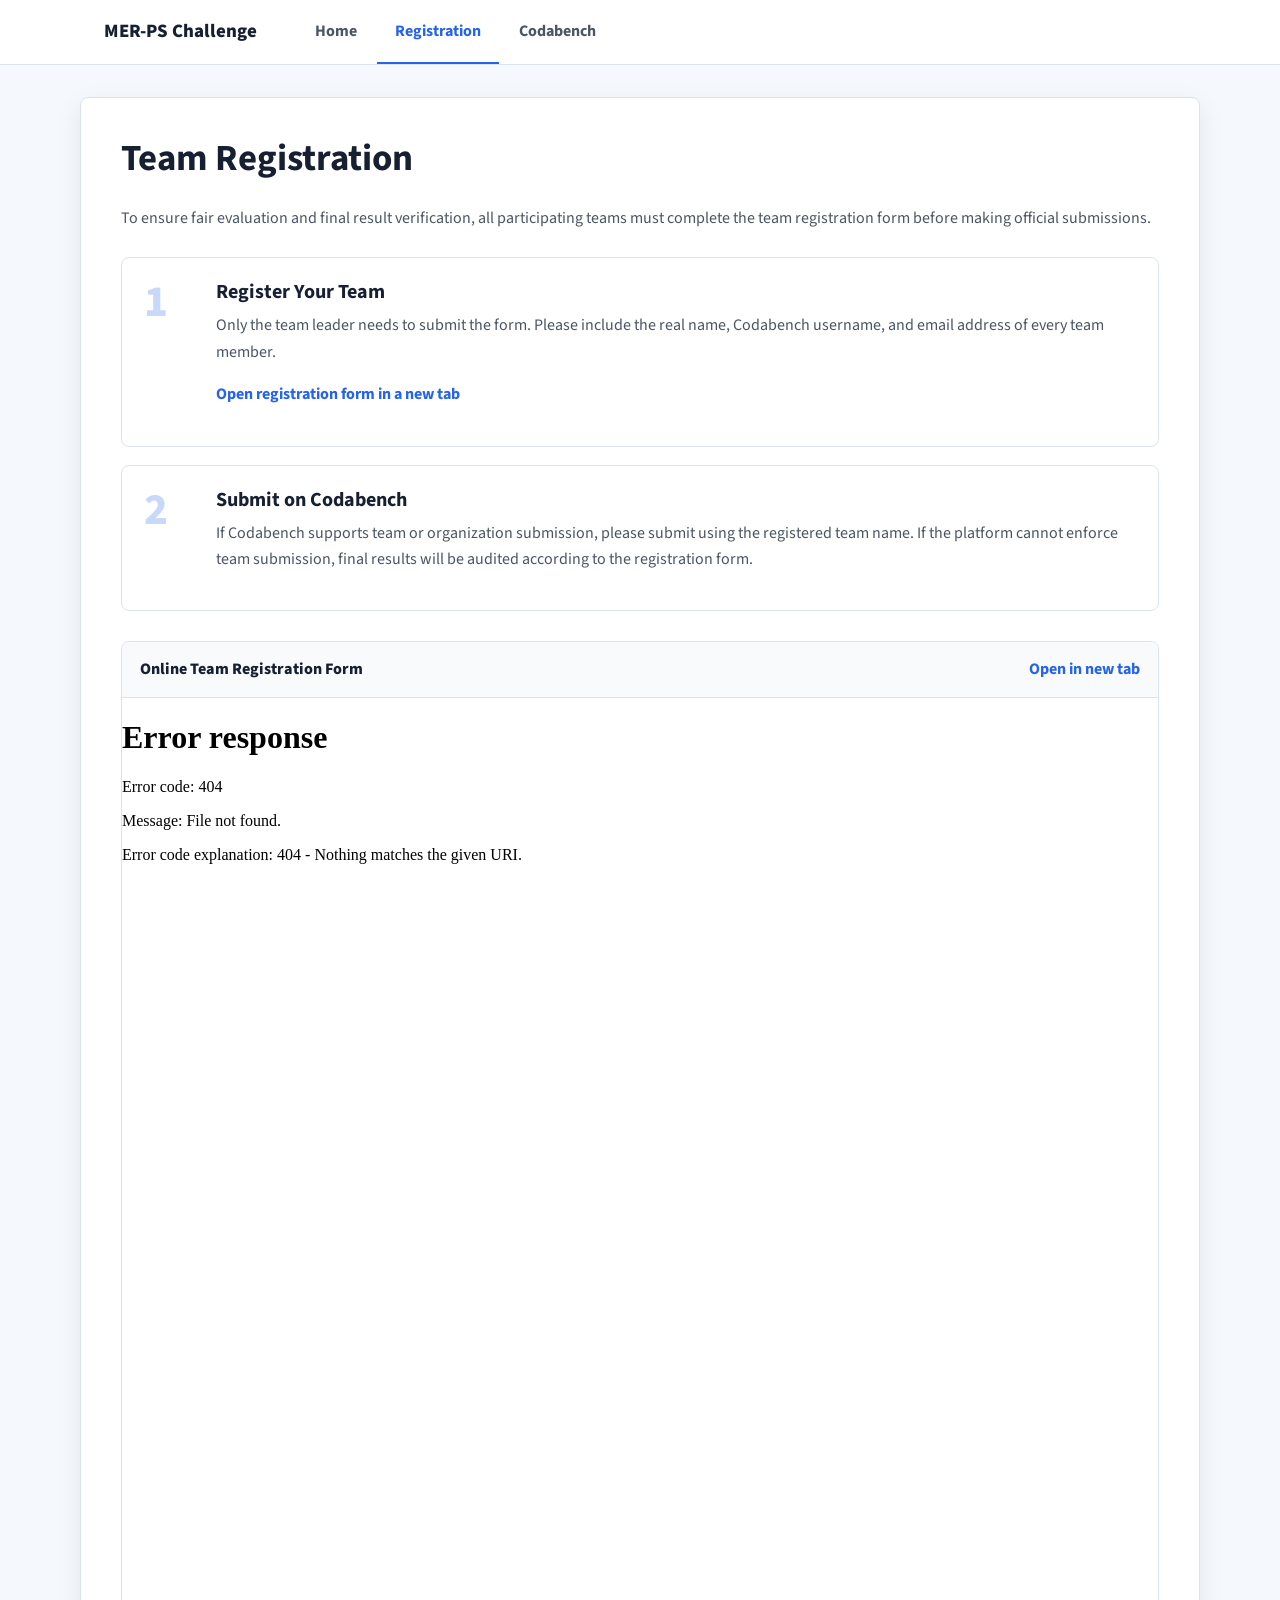
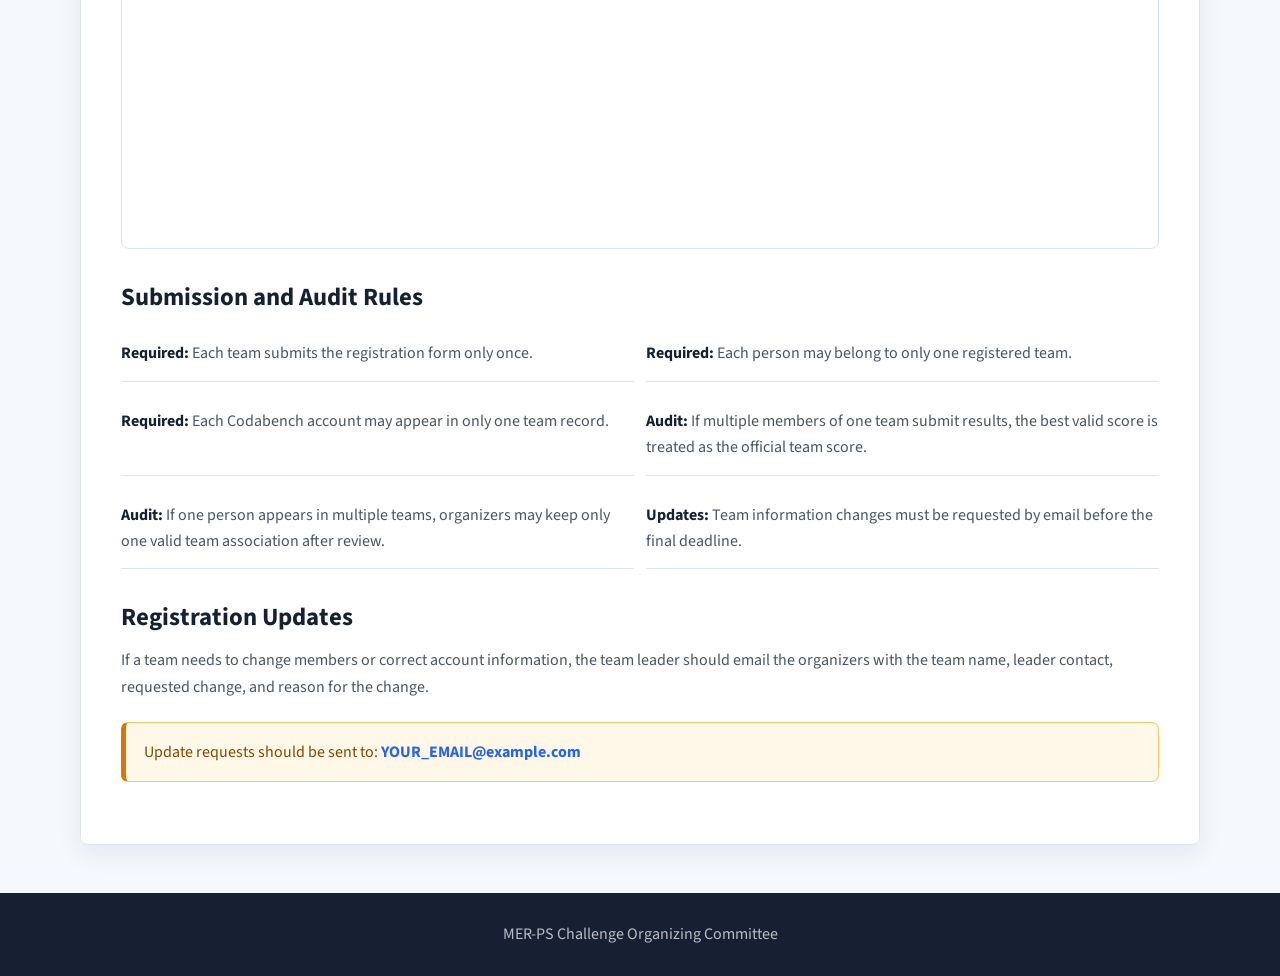
==== registration.html @ 4cde739f "Initial MER-PS registration site" ====
<!DOCTYPE html>
<html lang="en">
<head>
  <meta charset="UTF-8" />
  <meta name="viewport" content="width=device-width, initial-scale=1.0" />
  <title>Registration — MER-PS Challenge</title>
  <link rel="preconnect" href="https://fonts.googleapis.com">
  <link href="https://fonts.googleapis.com/css2?family=Source+Sans+3:wght@400;600;700;800&display=swap" rel="stylesheet">
  <link rel="stylesheet" href="style.css" />
</head>
<body>
  <header>
    <div class="header-inner">
      <a class="site-title" href="index.html">MER-PS Challenge</a>
      <button class="hamburger" onclick="document.querySelector('nav').classList.toggle('open')" aria-label="Menu">
        <span></span><span></span><span></span>
      </button>
      <nav>
        <ul>
          <li><a href="index.html">Home</a></li>
          <li><a class="active" href="registration.html">Registration</a></li>
          <li><a href="https://www.codabench.org/competitions/15992/" target="_blank">Codabench</a></li>
        </ul>
      </nav>
    </div>
  </header>

  <main class="page-wrap page-top">
    <h1 class="page-title">Team Registration</h1>
    <p>
      To ensure fair evaluation and final result verification, all participating teams must complete the team registration
      form before making official submissions.
    </p>

    <div class="steps">
      <section class="step">
        <div class="step-num">1</div>
        <div class="step-body">
          <h2>Register Your Team</h2>
          <p>
            Only the team leader needs to submit the form. Please include the real name, Codabench username, and email
            address of every team member.
          </p>
          <p>
            <a href="GOOGLE_FORM_PUBLIC_LINK" target="_blank">Open registration form in a new tab</a>
          </p>
        </div>
      </section>

      <section class="step">
        <div class="step-num">2</div>
        <div class="step-body">
          <h2>Submit on Codabench</h2>
          <p>
            If Codabench supports team or organization submission, please submit using the registered team name. If the
            platform cannot enforce team submission, final results will be audited according to the registration form.
          </p>
        </div>
      </section>
    </div>

    <section class="form-wrap">
      <div class="form-header">
        <span>Online Team Registration Form</span>
        <a href="GOOGLE_FORM_PUBLIC_LINK" target="_blank">Open in new tab</a>
      </div>
      <iframe
        src="GOOGLE_FORM_EMBED_LINK"
        width="100%"
        height="1150"
        frameborder="0"
        marginheight="0"
        marginwidth="0"
        loading="lazy">Loading registration form...</iframe>
    </section>

    <h2>Submission and Audit Rules</h2>
    <div class="rules">
      <div class="rule"><strong>Required:</strong> Each team submits the registration form only once.</div>
      <div class="rule"><strong>Required:</strong> Each person may belong to only one registered team.</div>
      <div class="rule"><strong>Required:</strong> Each Codabench account may appear in only one team record.</div>
      <div class="rule"><strong>Audit:</strong> If multiple members of one team submit results, the best valid score is treated as the official team score.</div>
      <div class="rule"><strong>Audit:</strong> If one person appears in multiple teams, organizers may keep only one valid team association after review.</div>
      <div class="rule"><strong>Updates:</strong> Team information changes must be requested by email before the final deadline.</div>
    </div>

    <h2>Registration Updates</h2>
    <p>
      If a team needs to change members or correct account information, the team leader should email the organizers with
      the team name, leader contact, requested change, and reason for the change.
    </p>
    <div class="notice">
      Update requests should be sent to: <a href="mailto:YOUR_EMAIL@example.com">YOUR_EMAIL@example.com</a>
    </div>
  </main>

  <footer>
    <p>MER-PS Challenge Organizing Committee</p>
  </footer>
</body>
</html>
---- style.css ----
:root {
  --primary: #2563eb;
  --primary-dark: #1d4ed8;
  --dark: #172033;
  --text: #4b5563;
  --muted: #6b7280;
  --line: #dbe3ee;
  --soft: #f5f8fc;
  --white: #ffffff;
  --max: 1120px;
  --shadow: 0 8px 26px rgba(23, 32, 51, 0.08);
}

* {
  box-sizing: border-box;
}

body {
  margin: 0;
  font-family: "Source Sans 3", -apple-system, BlinkMacSystemFont, "Segoe UI", sans-serif;
  color: var(--text);
  background: var(--soft);
  line-height: 1.65;
}

a {
  color: var(--primary);
  font-weight: 700;
  text-decoration: none;
}

a:hover {
  color: var(--primary-dark);
}

header {
  position: sticky;
  top: 0;
  z-index: 10;
  background: rgba(255, 255, 255, 0.96);
  border-bottom: 1px solid var(--line);
  backdrop-filter: blur(12px);
}

.header-inner {
  max-width: var(--max);
  height: 64px;
  margin: 0 auto;
  padding: 0 24px;
  display: flex;
  align-items: center;
}

.site-title {
  color: var(--dark);
  font-size: 1.18rem;
  font-weight: 800;
  margin-right: 40px;
  white-space: nowrap;
}

nav {
  flex: 1;
}

nav ul {
  display: flex;
  gap: 2px;
  align-items: center;
  list-style: none;
  margin: 0;
  padding: 0;
}

nav a {
  display: inline-flex;
  min-height: 64px;
  align-items: center;
  padding: 0 18px;
  color: var(--text);
  border-bottom: 2px solid transparent;
  font-weight: 700;
}

nav a:hover,
nav a.active {
  color: var(--primary);
  border-bottom-color: var(--primary);
}

.hamburger {
  display: none;
  margin-left: auto;
  border: 0;
  background: transparent;
  padding: 8px;
}

.hamburger span {
  display: block;
  width: 22px;
  height: 2px;
  margin: 5px 0;
  background: var(--dark);
}

.hero {
  background:
    linear-gradient(rgba(18, 27, 45, 0.74), rgba(18, 27, 45, 0.74)),
    url("https://images.unsplash.com/photo-1516321318423-f06f85e504b3?auto=format&fit=crop&w=1800&q=80");
  background-size: cover;
  background-position: center;
  color: var(--white);
  min-height: 470px;
  display: flex;
  align-items: center;
}

.hero-inner {
  max-width: var(--max);
  width: 100%;
  margin: 0 auto;
  padding: 72px 24px 110px;
}

.eyebrow {
  display: inline-block;
  margin: 0 0 16px;
  padding: 6px 10px;
  border-radius: 6px;
  background: var(--primary);
  color: var(--white);
  font-size: 0.82rem;
  font-weight: 800;
  letter-spacing: 0.04em;
  text-transform: uppercase;
}

.hero h1 {
  margin: 0 0 18px;
  color: var(--white);
  font-size: clamp(2.6rem, 7vw, 5rem);
  line-height: 1;
}

.hero-copy {
  max-width: 720px;
  margin: 0 0 28px;
  color: rgba(255, 255, 255, 0.9);
  font-size: 1.2rem;
}

.hero-actions {
  display: flex;
  flex-wrap: wrap;
  gap: 12px;
}

.btn {
  display: inline-flex;
  min-height: 44px;
  align-items: center;
  justify-content: center;
  padding: 10px 20px;
  border-radius: 7px;
  font-weight: 800;
}

.btn-primary {
  background: var(--primary);
  color: var(--white);
}

.btn-primary:hover {
  background: var(--primary-dark);
  color: var(--white);
}

.btn-secondary {
  border: 1px solid rgba(255, 255, 255, 0.72);
  color: var(--white);
}

.btn-secondary:hover {
  background: rgba(255, 255, 255, 0.12);
  color: var(--white);
}

.page-wrap {
  max-width: var(--max);
  margin: -56px auto 48px;
  padding: 40px;
  background: var(--white);
  border: 1px solid var(--line);
  border-radius: 8px;
  box-shadow: var(--shadow);
}

.page-top {
  margin-top: 32px;
}

.page-title {
  margin-top: 0;
  color: var(--dark);
  font-size: 2.3rem;
  line-height: 1.15;
}

h2 {
  margin: 34px 0 14px;
  color: var(--dark);
  font-size: 1.55rem;
  line-height: 1.2;
}

h3 {
  margin: 0 0 8px;
  color: var(--dark);
  font-size: 1.15rem;
}

p {
  margin: 0 0 16px;
}

.notice {
  margin: 22px 0;
  padding: 16px 18px;
  border: 1px solid #f4c76b;
  border-left: 5px solid #d97706;
  border-radius: 7px;
  background: #fff8e8;
  color: #7c4a03;
}

.cards {
  display: grid;
  grid-template-columns: repeat(3, 1fr);
  gap: 18px;
  margin-top: 28px;
}

.card {
  padding: 20px;
  border: 1px solid var(--line);
  border-radius: 8px;
  background: var(--white);
}

.card p {
  margin-bottom: 0;
  color: var(--muted);
}

.steps {
  display: grid;
  gap: 18px;
  margin: 26px 0;
}

.step {
  display: grid;
  grid-template-columns: 54px 1fr;
  gap: 18px;
  padding: 22px;
  border: 1px solid var(--line);
  border-radius: 8px;
  background: var(--white);
}

.step-num {
  color: rgba(37, 99, 235, 0.25);
  font-size: 2.8rem;
  font-weight: 800;
  line-height: 1;
}

.step h2 {
  margin: 0 0 8px;
  font-size: 1.25rem;
}

.form-wrap {
  overflow: hidden;
  margin: 30px 0;
  border: 1px solid var(--line);
  border-radius: 8px;
  background: var(--white);
}

.form-header {
  display: flex;
  flex-wrap: wrap;
  gap: 10px;
  justify-content: space-between;
  align-items: center;
  padding: 14px 18px;
  border-bottom: 1px solid var(--line);
  background: #f8fafc;
}

.form-header span {
  color: var(--dark);
  font-weight: 800;
}

iframe {
  display: block;
}

.rules {
  display: grid;
  grid-template-columns: repeat(2, 1fr);
  gap: 12px;
}

.rule {
  padding: 14px 0;
  border-bottom: 1px solid var(--line);
}

.rule strong {
  color: var(--dark);
}

footer {
  padding: 28px 20px;
  text-align: center;
  background: var(--dark);
}

footer p {
  margin: 0;
  color: rgba(255, 255, 255, 0.7);
}

@media (max-width: 760px) {
  .header-inner {
    padding: 0 16px;
  }

  nav {
    display: none;
  }

  nav.open {
    display: block;
    position: absolute;
    top: 64px;
    left: 0;
    right: 0;
    background: var(--white);
    border-bottom: 1px solid var(--line);
  }

  nav.open ul {
    display: block;
  }

  nav.open a {
    display: flex;
    min-height: 46px;
    border-bottom: 1px solid var(--line);
  }

  .hamburger {
    display: block;
  }

  .hero-inner {
    padding: 56px 18px 88px;
  }

  .page-wrap {
    margin-left: 14px;
    margin-right: 14px;
    padding: 24px 18px;
  }

  .cards,
  .rules {
    grid-template-columns: 1fr;
  }

  .step {
    grid-template-columns: 1fr;
  }
}
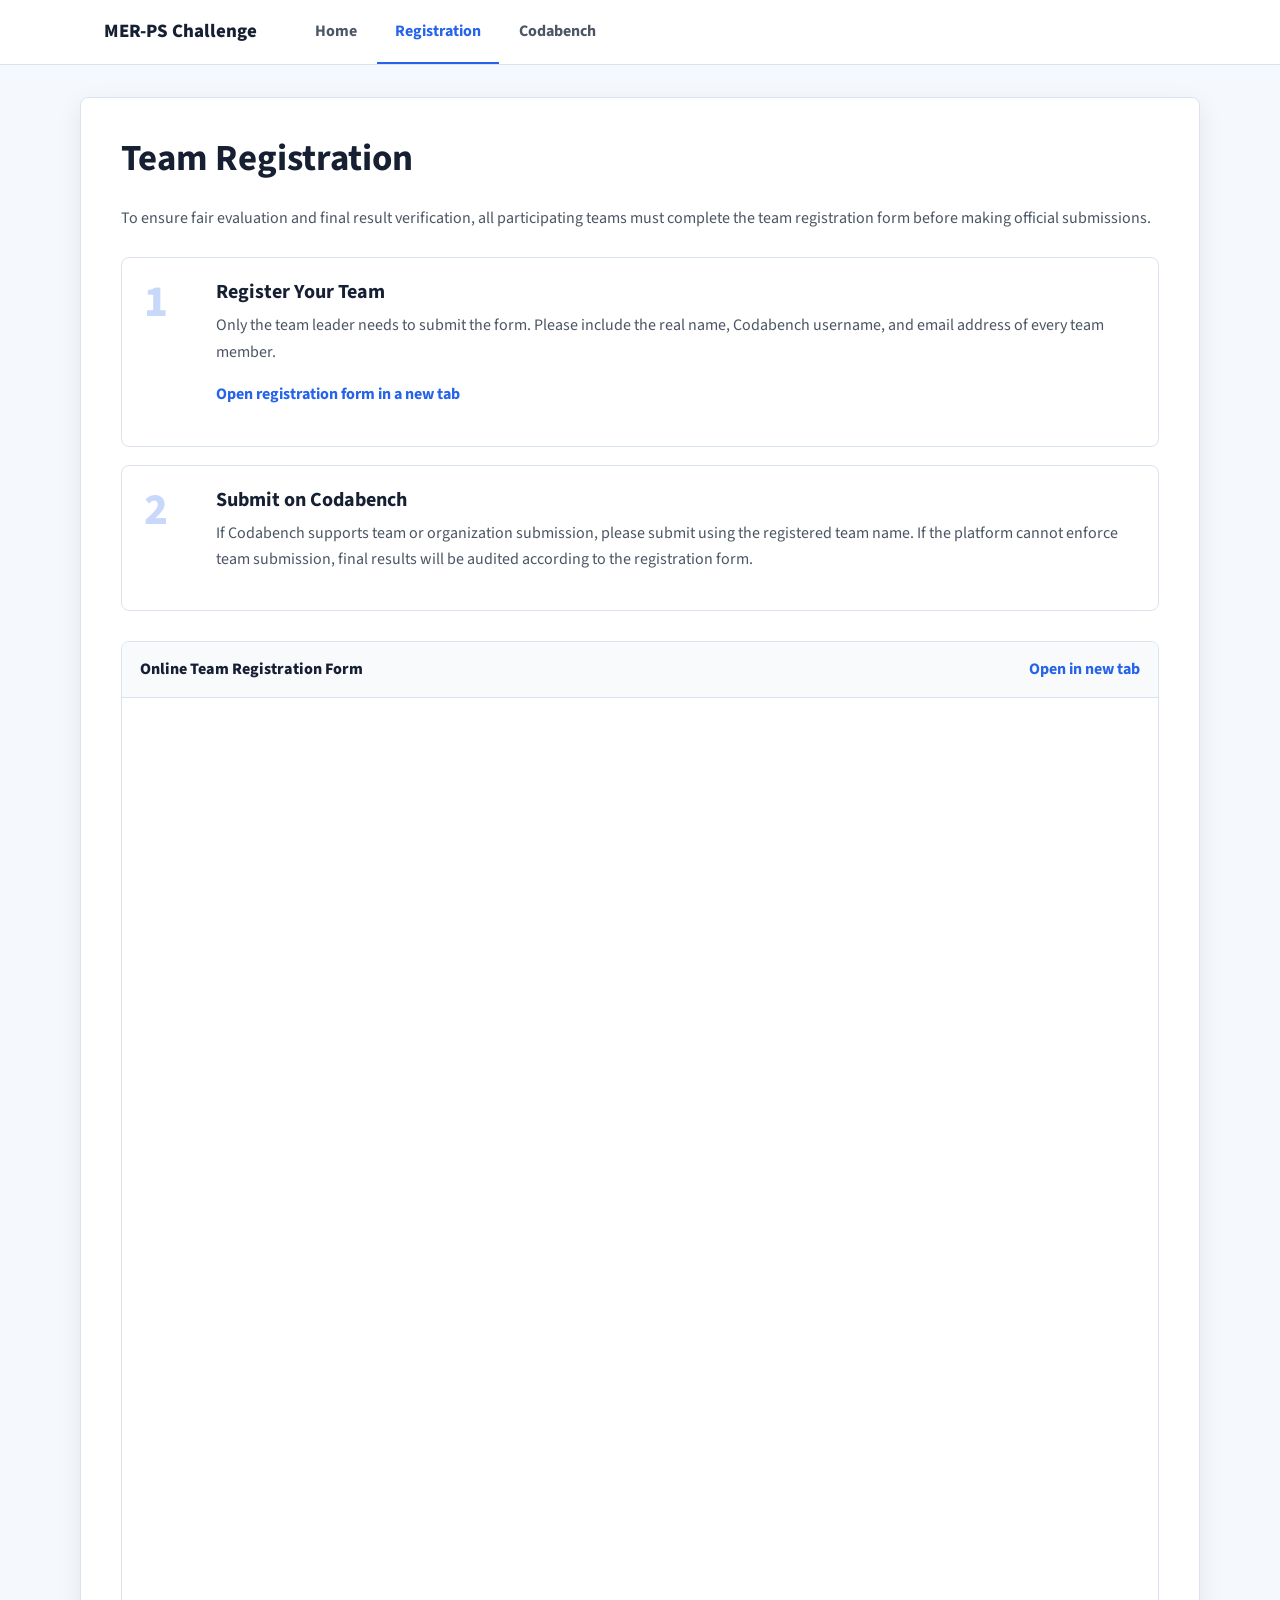
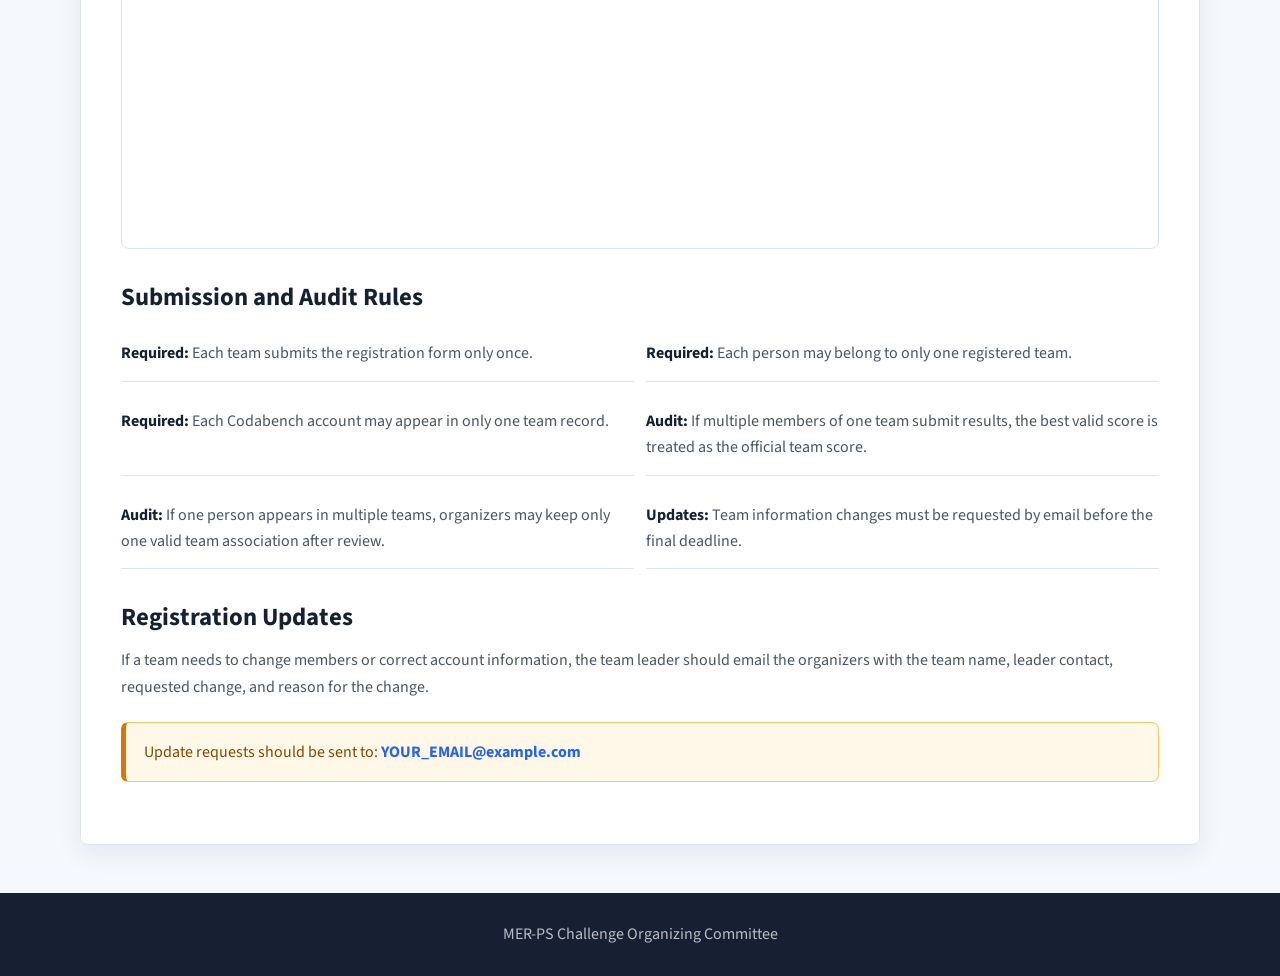
==== commit d2290663: "Add Google Form registration link" ====
--- a/registration.html
+++ b/registration.html
@@ -42,7 +42,7 @@
             address of every team member.
           </p>
           <p>
-            <a href="GOOGLE_FORM_PUBLIC_LINK" target="_blank">Open registration form in a new tab</a>
+            <a href="https://docs.google.com/forms/d/e/1FAIpQLSf8MMB0B25i75qlrulmyL2qk6Gq-hXR_b4J35tzMnw6l4msLA/viewform?usp=sf_link" target="_blank">Open registration form in a new tab</a>
           </p>
         </div>
       </section>
@@ -62,10 +62,10 @@
     <section class="form-wrap">
       <div class="form-header">
         <span>Online Team Registration Form</span>
-        <a href="GOOGLE_FORM_PUBLIC_LINK" target="_blank">Open in new tab</a>
+        <a href="https://docs.google.com/forms/d/e/1FAIpQLSf8MMB0B25i75qlrulmyL2qk6Gq-hXR_b4J35tzMnw6l4msLA/viewform?usp=sf_link" target="_blank">Open in new tab</a>
       </div>
       <iframe
-        src="GOOGLE_FORM_EMBED_LINK"
+        src="https://docs.google.com/forms/d/e/1FAIpQLSf8MMB0B25i75qlrulmyL2qk6Gq-hXR_b4J35tzMnw6l4msLA/viewform?embedded=true"
         width="100%"
         height="1150"
         frameborder="0"
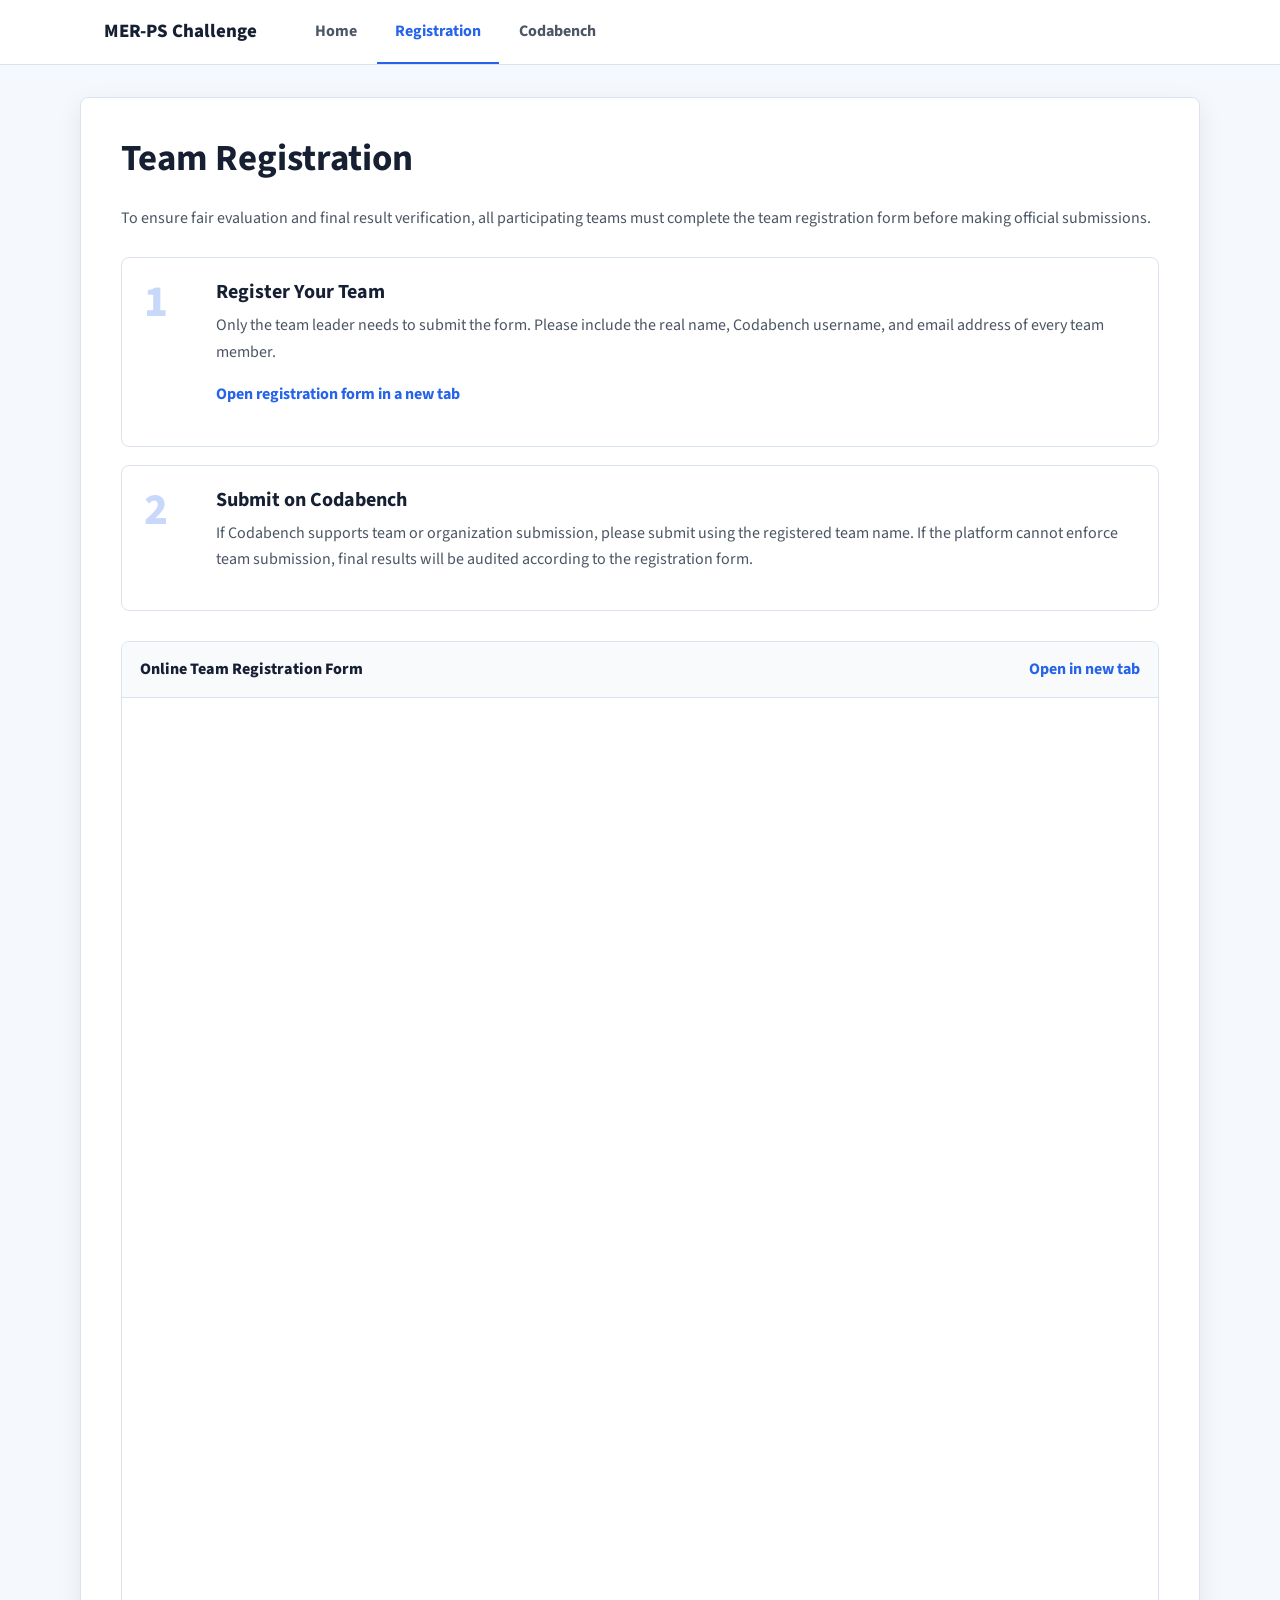
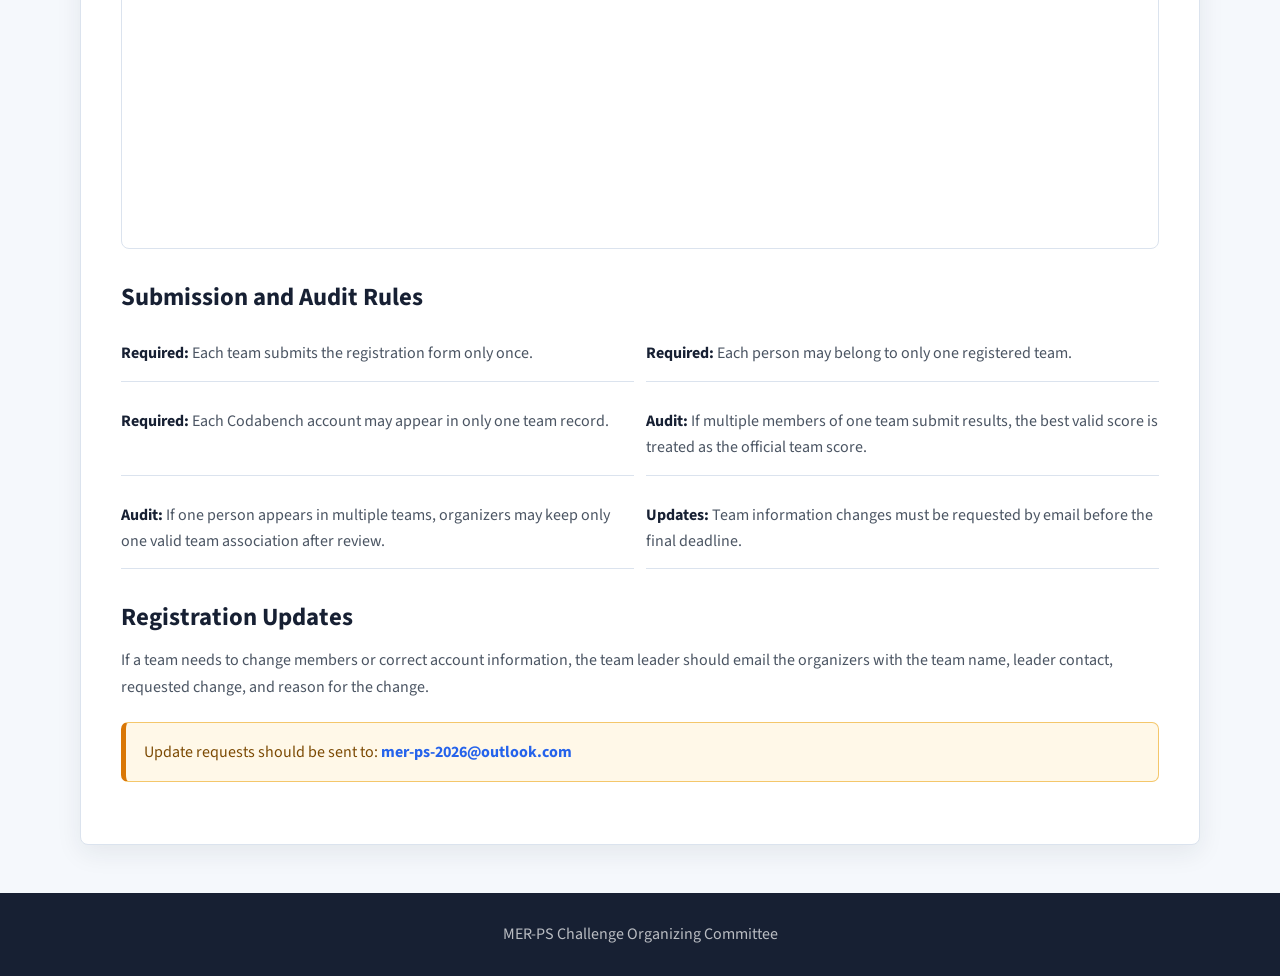
==== commit 594138f2: "Set organizer contact email" ====
--- a/registration.html
+++ b/registration.html
@@ -90,7 +90,7 @@
       the team name, leader contact, requested change, and reason for the change.
     </p>
     <div class="notice">
-      Update requests should be sent to: <a href="mailto:YOUR_EMAIL@example.com">YOUR_EMAIL@example.com</a>
+      Update requests should be sent to: <a href="mailto:mer-ps-2026@outlook.com">mer-ps-2026@outlook.com</a>
     </div>
   </main>
 
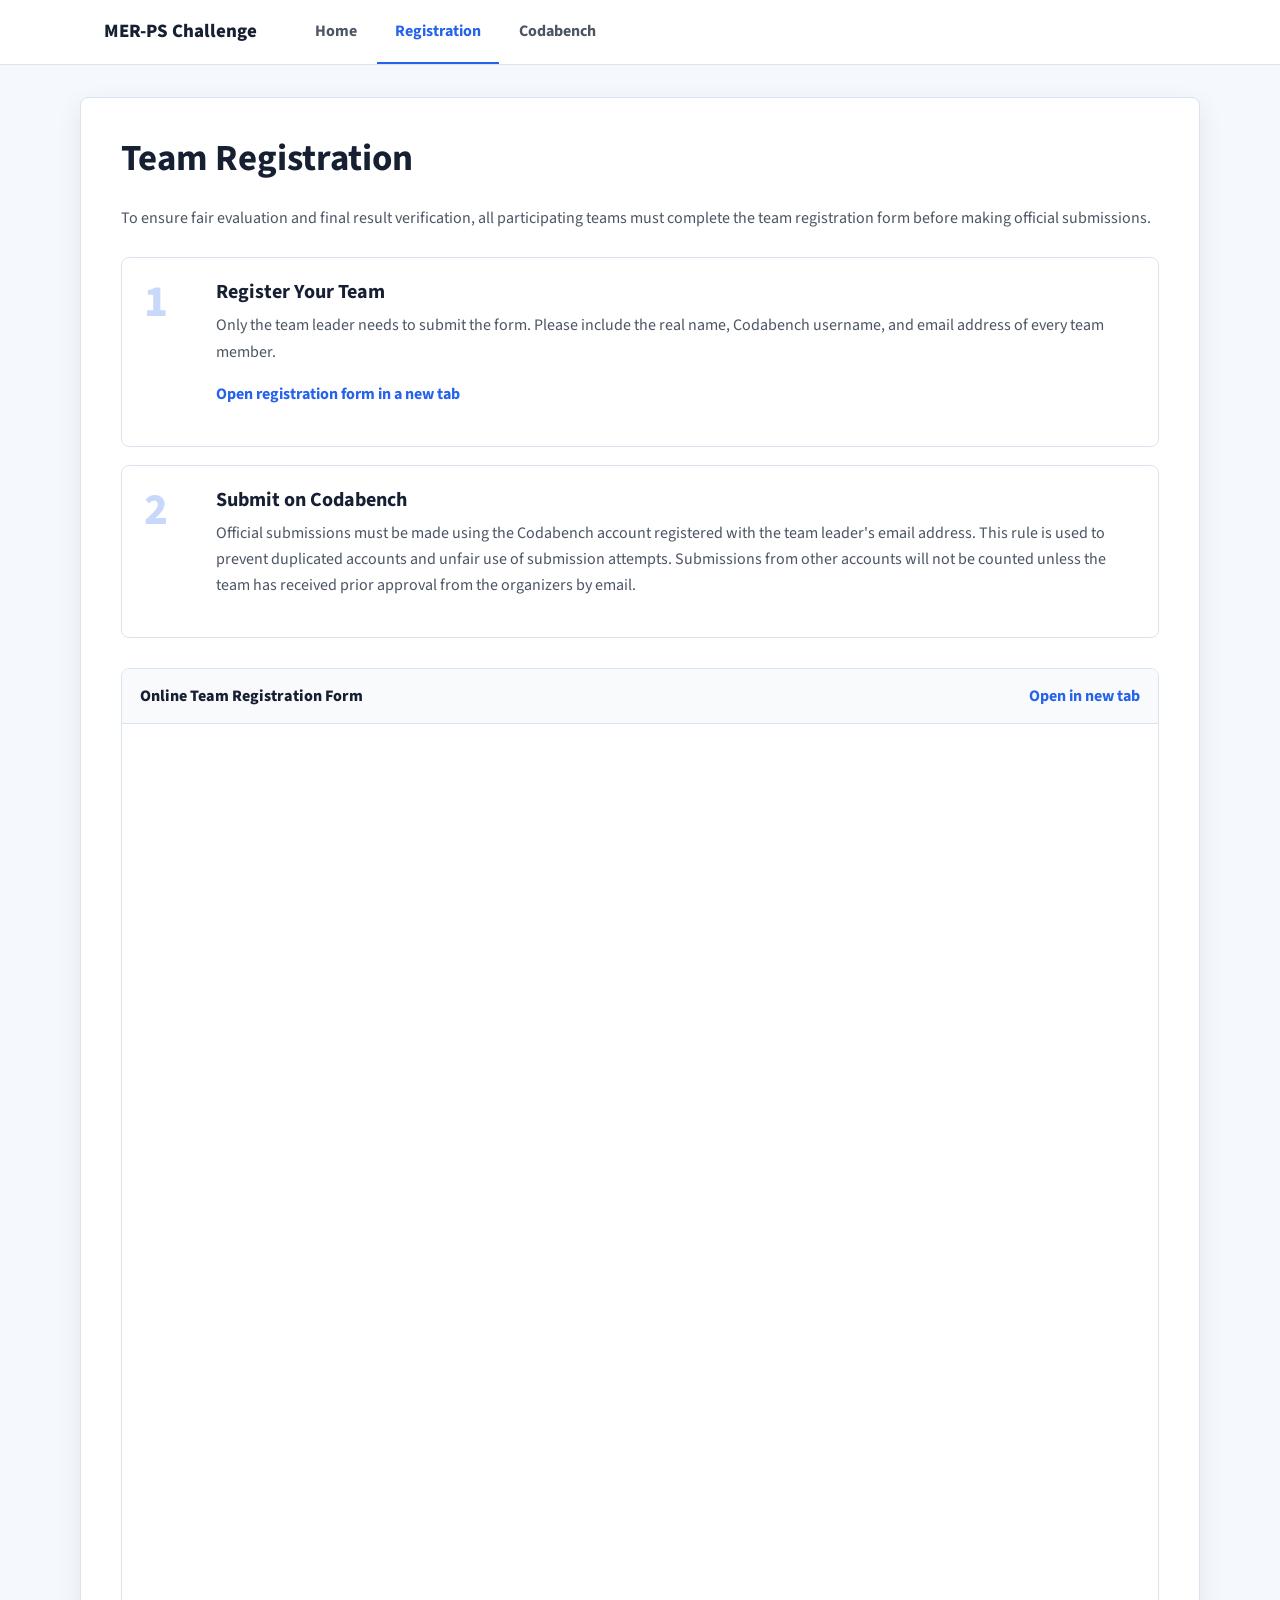
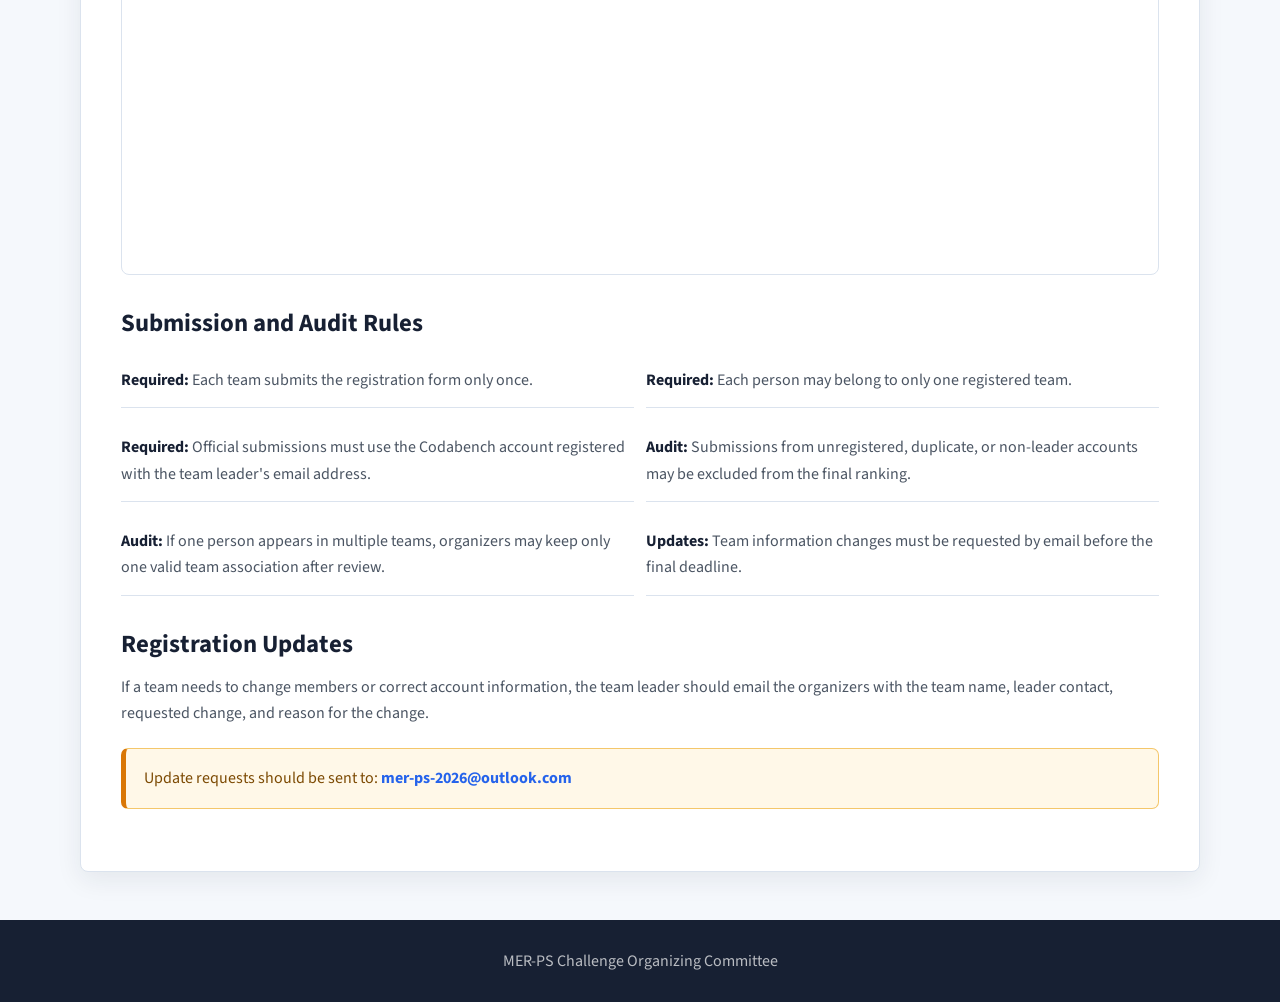
==== commit 9d03875c: "Clarify leader-only submission rule" ====
--- a/registration.html
+++ b/registration.html
@@ -52,8 +52,9 @@
         <div class="step-body">
           <h2>Submit on Codabench</h2>
           <p>
-            If Codabench supports team or organization submission, please submit using the registered team name. If the
-            platform cannot enforce team submission, final results will be audited according to the registration form.
+            Official submissions must be made using the Codabench account registered with the team leader's email address.
+            This rule is used to prevent duplicated accounts and unfair use of submission attempts. Submissions from
+            other accounts will not be counted unless the team has received prior approval from the organizers by email.
           </p>
         </div>
       </section>
@@ -78,8 +79,8 @@
     <div class="rules">
       <div class="rule"><strong>Required:</strong> Each team submits the registration form only once.</div>
       <div class="rule"><strong>Required:</strong> Each person may belong to only one registered team.</div>
-      <div class="rule"><strong>Required:</strong> Each Codabench account may appear in only one team record.</div>
-      <div class="rule"><strong>Audit:</strong> If multiple members of one team submit results, the best valid score is treated as the official team score.</div>
+      <div class="rule"><strong>Required:</strong> Official submissions must use the Codabench account registered with the team leader's email address.</div>
+      <div class="rule"><strong>Audit:</strong> Submissions from unregistered, duplicate, or non-leader accounts may be excluded from the final ranking.</div>
       <div class="rule"><strong>Audit:</strong> If one person appears in multiple teams, organizers may keep only one valid team association after review.</div>
       <div class="rule"><strong>Updates:</strong> Team information changes must be requested by email before the final deadline.</div>
     </div>
